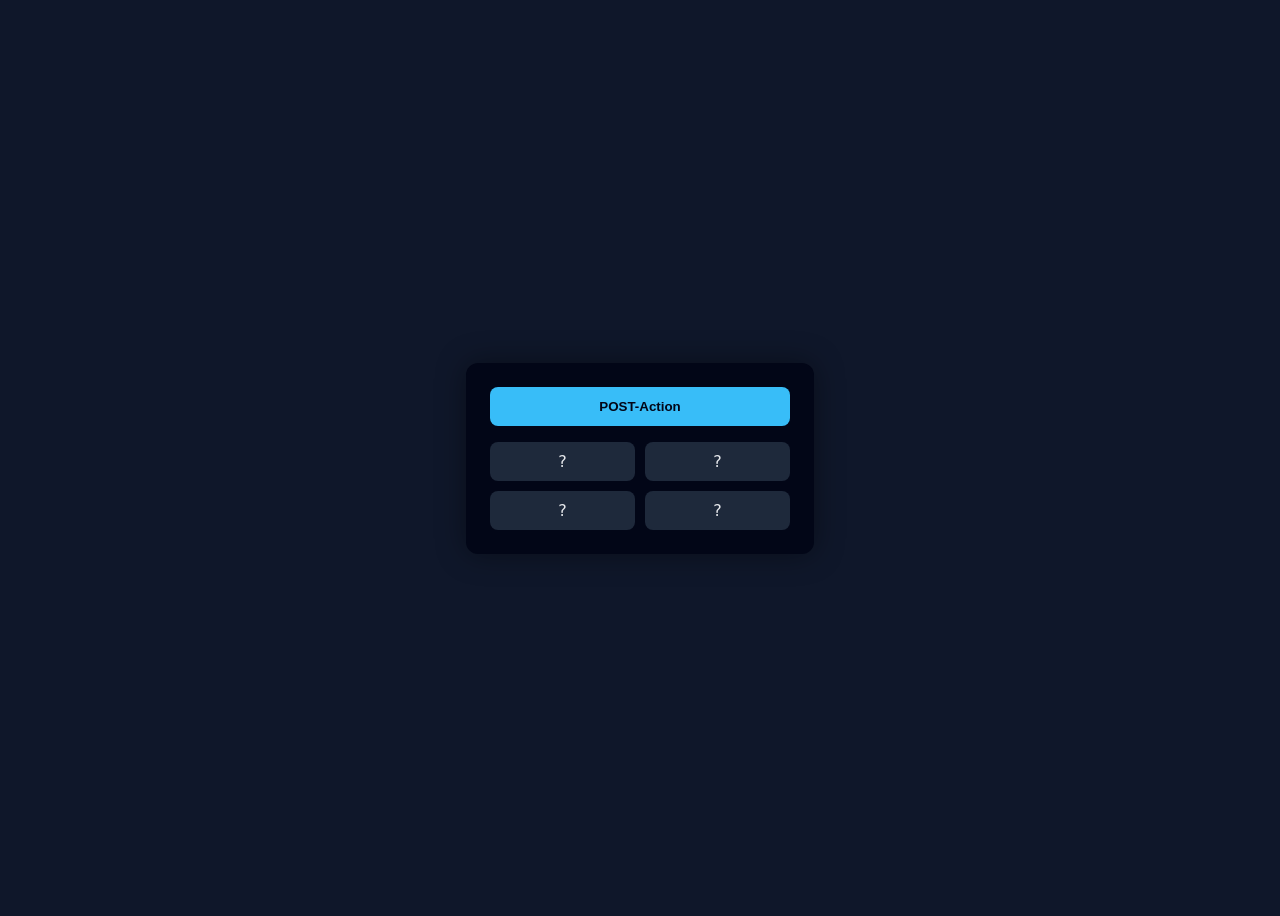
==== index.html @ d1f7e521 "Added Webserver" ====
<!DOCTYPE html>
<html lang="de">
<head>
    <meta charset="UTF-8">
    <title>Python Webserver</title>
    <style>
        body {
            font-family: system-ui, sans-serif;
            background: #0f172a;
            color: #e5e7eb;
            display: flex;
            justify-content: center;
            align-items: center;
            height: 100vh;
        }

        .card {
            background: #020617;
            padding: 24px;
            border-radius: 12px;
            width: 300px;
            box-shadow: 0 0 30px rgba(0,0,0,0.4);
        }

        button {
            width: 100%;
            padding: 12px;
            border: none;
            border-radius: 8px;
            background: #38bdf8;
            color: #020617;
            font-weight: bold;
            cursor: pointer;
            margin-bottom: 16px;
        }

        .status {
            display: grid;
            grid-template-columns: 1fr 1fr;
            gap: 10px;
        }

        .indicator {
            padding: 10px;
            text-align: center;
            border-radius: 8px;
            background: #1e293b;
        }

        .on {
            background: #22c55e;
            color: #022c22;
        }

        .off {
            background: #ef4444;
            color: #450a0a;
        }
    </style>
</head>
<body>
<div class="card">
    <button onclick="sendAction()">POST-Action</button>

    <div class="status">
        <div id="s0" class="indicator">?</div>
        <div id="s1" class="indicator">?</div>
        <div id="s2" class="indicator">?</div>
        <div id="s3" class="indicator">?</div>
    </div>
</div>

<script>
function sendAction() {
    fetch("/action", { method: "POST" });
}

function updateStatus() {
    fetch("/status")
        .then(r => r.json())
        .then(data => {
            data.forEach((value, i) => {
                const el = document.getElementById("s" + i);
                el.textContent = value ? "AN" : "AUS";
                el.className = "indicator " + (value ? "on" : "off");
            });
        });
}

setInterval(updateStatus, 1000);
updateStatus();
</script>
</body>
</html>
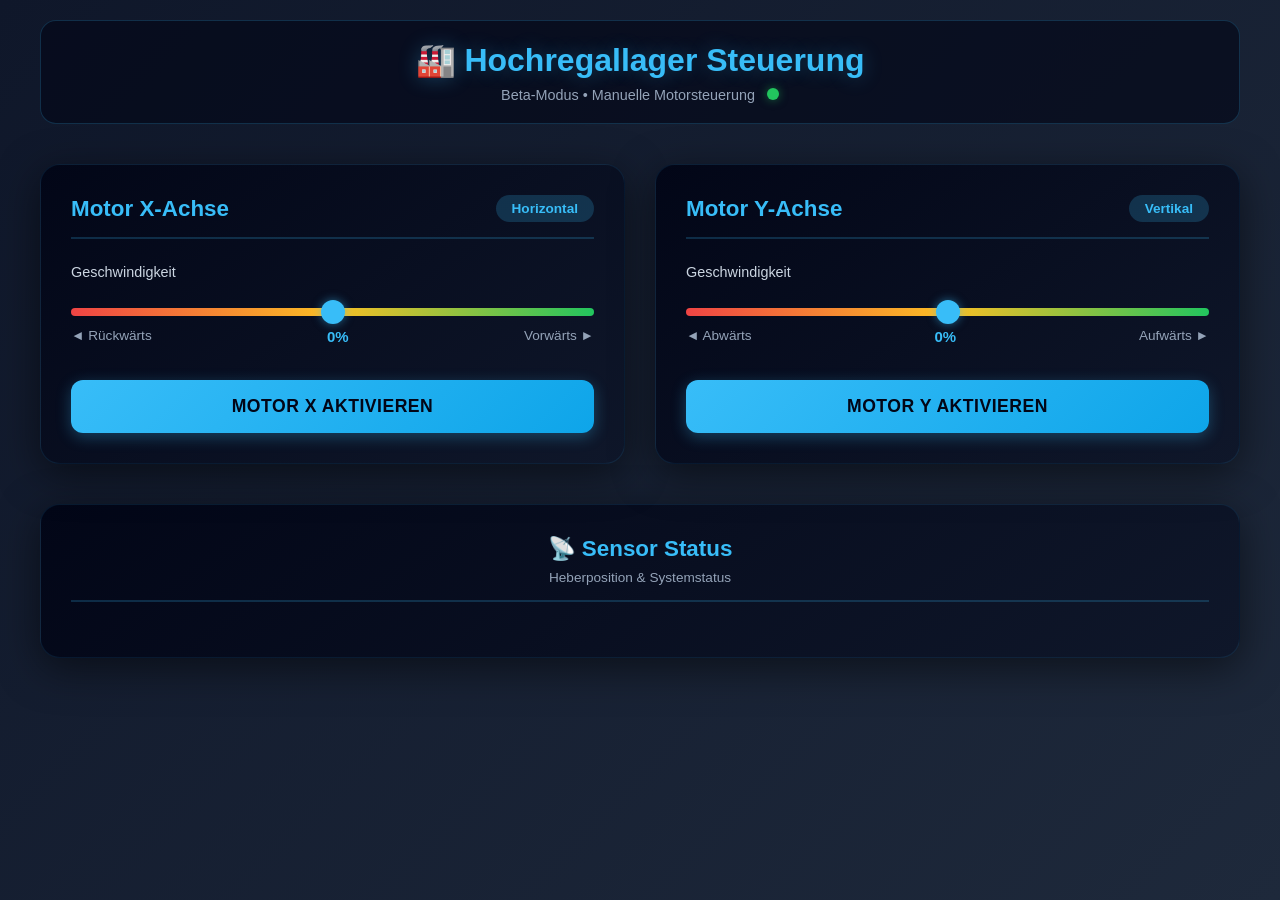
==== commit 51fe46f3: "Big Update - I hope it works" ====
--- a/index.html
+++ b/index.html
@@ -2,94 +2,482 @@
 <html lang="de">
 <head>
     <meta charset="UTF-8">
-    <title>Python Webserver</title>
+    <meta name="viewport" content="width=device-width, initial-scale=1.0">
+    <title>Hochregallager Steuerung</title>
     <style>
+        * {
+            margin: 0;
+            padding: 0;
+            box-sizing: border-box;
+        }
+        
         body {
-            font-family: system-ui, sans-serif;
-            background: #0f172a;
+            font-family: 'Segoe UI', Tahoma, Geneva, Verdana, sans-serif;
+            background: linear-gradient(135deg, #0f172a 0%, #1e293b 100%);
             color: #e5e7eb;
+            min-height: 100vh;
+            padding: 20px;
+        }
+        
+        .container {
+            max-width: 1200px;
+            margin: 0 auto;
+        }
+        
+        header {
+            text-align: center;
+            margin-bottom: 40px;
+            padding: 20px;
+            background: rgba(2, 6, 23, 0.6);
+            border-radius: 16px;
+            border: 1px solid rgba(56, 189, 248, 0.2);
+        }
+        
+        h1 {
+            font-size: 2em;
+            margin-bottom: 8px;
+            color: #38bdf8;
+            text-shadow: 0 0 20px rgba(56, 189, 248, 0.3);
+        }
+        
+        .subtitle {
+            color: #94a3b8;
+            font-size: 0.9em;
+        }
+        
+        .controls-grid {
+            display: grid;
+            grid-template-columns: repeat(auto-fit, minmax(400px, 1fr));
+            gap: 30px;
+            margin-bottom: 40px;
+        }
+        
+        .motor-card {
+            background: linear-gradient(145deg, #020617 0%, #0f172a 100%);
+            padding: 30px;
+            border-radius: 20px;
+            box-shadow: 0 10px 40px rgba(0, 0, 0, 0.5);
+            border: 1px solid rgba(56, 189, 248, 0.1);
+            transition: transform 0.2s, border-color 0.2s;
+        }
+        
+        .motor-card:hover {
+            transform: translateY(-2px);
+            border-color: rgba(56, 189, 248, 0.3);
+        }
+        
+        .motor-header {
             display: flex;
-            justify-content: center;
             align-items: center;
-            height: 100vh;
-        }
-
-        .card {
-            background: #020617;
-            padding: 24px;
+            justify-content: space-between;
+            margin-bottom: 25px;
+            padding-bottom: 15px;
+            border-bottom: 2px solid rgba(56, 189, 248, 0.2);
+        }
+        
+        .motor-title {
+            font-size: 1.4em;
+            font-weight: bold;
+            color: #38bdf8;
+        }
+        
+        .axis-label {
+            background: rgba(56, 189, 248, 0.2);
+            padding: 6px 16px;
+            border-radius: 20px;
+            font-size: 0.85em;
+            font-weight: bold;
+            color: #38bdf8;
+        }
+        
+        .control-group {
+            margin-bottom: 25px;
+        }
+        
+        .control-label {
+            display: block;
+            margin-bottom: 12px;
+            font-size: 0.9em;
+            color: #cbd5e1;
+            font-weight: 500;
+        }
+        
+        .slider-container {
+            position: relative;
+            padding: 10px 0;
+        }
+        
+        .slider {
+            width: 100%;
+            height: 8px;
+            border-radius: 4px;
+            background: linear-gradient(90deg, #ef4444 0%, #fbbf24 50%, #22c55e 100%);
+            outline: none;
+            -webkit-appearance: none;
+            cursor: pointer;
+        }
+        
+        .slider::-webkit-slider-thumb {
+            -webkit-appearance: none;
+            appearance: none;
+            width: 24px;
+            height: 24px;
+            border-radius: 50%;
+            background: #38bdf8;
+            cursor: pointer;
+            box-shadow: 0 0 10px rgba(56, 189, 248, 0.5);
+            transition: all 0.2s;
+        }
+        
+        .slider::-webkit-slider-thumb:hover {
+            transform: scale(1.2);
+            box-shadow: 0 0 20px rgba(56, 189, 248, 0.8);
+        }
+        
+        .slider::-moz-range-thumb {
+            width: 24px;
+            height: 24px;
+            border-radius: 50%;
+            background: #38bdf8;
+            cursor: pointer;
+            border: none;
+            box-shadow: 0 0 10px rgba(56, 189, 248, 0.5);
+            transition: all 0.2s;
+        }
+        
+        .slider::-moz-range-thumb:hover {
+            transform: scale(1.2);
+            box-shadow: 0 0 20px rgba(56, 189, 248, 0.8);
+        }
+        
+        .value-display {
+            display: flex;
+            justify-content: space-between;
+            margin-top: 8px;
+            font-size: 0.85em;
+            color: #94a3b8;
+        }
+        
+        .current-value {
+            font-weight: bold;
+            color: #38bdf8;
+            font-size: 1.1em;
+        }
+        
+        .action-button {
+            width: 100%;
+            padding: 16px;
+            border: none;
             border-radius: 12px;
-            width: 300px;
-            box-shadow: 0 0 30px rgba(0,0,0,0.4);
-        }
-
-        button {
-            width: 100%;
-            padding: 12px;
-            border: none;
-            border-radius: 8px;
-            background: #38bdf8;
+            background: linear-gradient(135deg, #38bdf8 0%, #0ea5e9 100%);
             color: #020617;
             font-weight: bold;
+            font-size: 1.1em;
             cursor: pointer;
-            margin-bottom: 16px;
-        }
-
-        .status {
+            transition: all 0.2s;
+            box-shadow: 0 4px 15px rgba(56, 189, 248, 0.3);
+            text-transform: uppercase;
+            letter-spacing: 0.5px;
+        }
+        
+        .action-button:hover {
+            transform: translateY(-2px);
+            box-shadow: 0 6px 25px rgba(56, 189, 248, 0.5);
+        }
+        
+        .action-button:active {
+            transform: translateY(0);
+            background: linear-gradient(135deg, #0ea5e9 0%, #0284c7 100%);
+        }
+        
+        .action-button.active {
+            background: linear-gradient(135deg, #22c55e 0%, #16a34a 100%);
+            box-shadow: 0 6px 25px rgba(34, 197, 94, 0.5);
+        }
+        
+        .sensors-section {
+            background: linear-gradient(145deg, #020617 0%, #0f172a 100%);
+            padding: 30px;
+            border-radius: 20px;
+            box-shadow: 0 10px 40px rgba(0, 0, 0, 0.5);
+            border: 1px solid rgba(56, 189, 248, 0.1);
+        }
+        
+        .sensors-header {
+            text-align: center;
+            margin-bottom: 25px;
+            padding-bottom: 15px;
+            border-bottom: 2px solid rgba(56, 189, 248, 0.2);
+        }
+        
+        .sensors-title {
+            font-size: 1.4em;
+            font-weight: bold;
+            color: #38bdf8;
+            margin-bottom: 8px;
+        }
+        
+        .sensors-subtitle {
+            color: #94a3b8;
+            font-size: 0.85em;
+        }
+        
+        .sensors-grid {
             display: grid;
-            grid-template-columns: 1fr 1fr;
-            gap: 10px;
-        }
-
-        .indicator {
-            padding: 10px;
+            grid-template-columns: repeat(auto-fill, minmax(120px, 1fr));
+            gap: 15px;
+        }
+        
+        .sensor {
+            padding: 20px;
             text-align: center;
-            border-radius: 8px;
+            border-radius: 12px;
             background: #1e293b;
-        }
-
-        .on {
+            transition: all 0.3s;
+            border: 2px solid transparent;
+        }
+        
+        .sensor-label {
+            font-size: 0.75em;
+            color: #94a3b8;
+            margin-bottom: 8px;
+            text-transform: uppercase;
+            letter-spacing: 0.5px;
+        }
+        
+        .sensor-value {
+            font-size: 1.2em;
+            font-weight: bold;
+        }
+        
+        .sensor.active {
+            background: linear-gradient(135deg, #22c55e 0%, #16a34a 100%);
+            color: #022c22;
+            border-color: #22c55e;
+            box-shadow: 0 0 20px rgba(34, 197, 94, 0.4);
+        }
+        
+        .sensor.active .sensor-label {
+            color: #022c22;
+        }
+        
+        .sensor.inactive {
+            background: linear-gradient(135deg, #ef4444 0%, #dc2626 100%);
+            color: #450a0a;
+            border-color: #ef4444;
+            box-shadow: 0 0 20px rgba(239, 68, 68, 0.4);
+        }
+        
+        .sensor.inactive .sensor-label {
+            color: #450a0a;
+        }
+        
+        .status-indicator {
+            display: inline-block;
+            width: 12px;
+            height: 12px;
+            border-radius: 50%;
+            margin-left: 8px;
+            animation: pulse 2s infinite;
+        }
+        
+        .status-indicator.connected {
             background: #22c55e;
-            color: #022c22;
-        }
-
-        .off {
-            background: #ef4444;
-            color: #450a0a;
+            box-shadow: 0 0 10px rgba(34, 197, 94, 0.5);
+        }
+        
+        @keyframes pulse {
+            0%, 100% { opacity: 1; }
+            50% { opacity: 0.5; }
+        }
+        
+        @media (max-width: 768px) {
+            .controls-grid {
+                grid-template-columns: 1fr;
+            }
+            
+            h1 {
+                font-size: 1.5em;
+            }
+            
+            .sensors-grid {
+                grid-template-columns: repeat(auto-fill, minmax(100px, 1fr));
+            }
         }
     </style>
 </head>
 <body>
-<div class="card">
-    <button onclick="sendAction()">POST-Action</button>
+    <div class="container">
+        <header>
+            <h1>🏭 Hochregallager Steuerung</h1>
+            <p class="subtitle">Beta-Modus • Manuelle Motorsteuerung <span class="status-indicator connected"></span></p>
+        </header>
+        
+        <div class="controls-grid">
+            <!-- X-Achse Motor -->
+            <div class="motor-card">
+                <div class="motor-header">
+                    <h2 class="motor-title">Motor X-Achse</h2>
+                    <span class="axis-label">Horizontal</span>
+                </div>
+                
+                <div class="control-group">
+                    <label class="control-label">Geschwindigkeit</label>
+                    <div class="slider-container">
+                        <input type="range" id="speedX" class="slider" min="-100" max="100" value="0">
+                        <div class="value-display">
+                            <span>◄ Rückwärts</span>
+                            <span class="current-value" id="speedXValue">0%</span>
+                            <span>Vorwärts ►</span>
+                        </div>
+                    </div>
+                </div>
+                
+                <button class="action-button" id="actionX" onclick="Clicked('X')">
+                    Motor X Aktivieren
+                </button>
+            </div>
+            
+            <!-- Y-Achse Motor -->
+            <div class="motor-card">
+                <div class="motor-header">
+                    <h2 class="motor-title">Motor Y-Achse</h2>
+                    <span class="axis-label">Vertikal</span>
+                </div>
+                
+                <div class="control-group">
+                    <label class="control-label">Geschwindigkeit</label>
+                    <div class="slider-container">
+                        <input type="range" id="speedY" class="slider" min="-100" max="100" value="0">
+                        <div class="value-display">
+                            <span>◄ Abwärts</span>
+                            <span class="current-value" id="speedYValue">0%</span>
+                            <span>Aufwärts ►</span>
+                        </div>
+                    </div>
+                </div>
+                 
+                <button class="action-button" id="actionY" onclick="Clicked('Y')" >
+                    Motor Y Aktivieren
+                </button>
+            </div>
+        </div>
+        
+        <!-- Sensoren -->
+        <div class="sensors-section">
+            <div class="sensors-header">
+                <h2 class="sensors-title">📡 Sensor Status</h2>
+                <p class="sensors-subtitle">Heberposition & Systemstatus</p>
+            </div>
+            <div class="sensors-grid" id="sensorsGrid">
+                <!-- Sensoren werden dynamisch geladen -->
+            </div>
+        </div>
+    </div>
+    
+    <script>
+        // Geschwindigkeitsanzeige aktualisieren
+        const speedXSlider = document.getElementById('speedX');
+        const speedYSlider = document.getElementById('speedY');
+        const speedXValue = document.getElementById('speedXValue');
+        const speedYValue = document.getElementById('speedYValue');
+        
+        speedXSlider.addEventListener('input', function() {
+            speedXValue.textContent = this.value + '%';
+        });
+        
+        speedYSlider.addEventListener('input', function() {
+            speedYValue.textContent = this.value + '%';
+        });
+        
+        let isClicked = { X: false, Y: false };
 
-    <div class="status">
-        <div id="s0" class="indicator">?</div>
-        <div id="s1" class="indicator">?</div>
-        <div id="s2" class="indicator">?</div>
-        <div id="s3" class="indicator">?</div>
-    </div>
-</div>
+        function Clicked(axis) {
+            console.log("Button " + axis + " clicked");
+            isClicked[axis] = !isClicked[axis];
+            if(isClicked[axis]) {
+                activateMotor(axis);
+            }
+            else {
+                deactivateMotor(axis);
+            }
+        }
 
-<script>
-function sendAction() {
-    fetch("/action", { method: "POST" });
-}
-
-function updateStatus() {
-    fetch("/status")
-        .then(r => r.json())
-        .then(data => {
-            data.forEach((value, i) => {
-                const el = document.getElementById("s" + i);
-                el.textContent = value ? "AN" : "AUS";
-                el.className = "indicator " + (value ? "on" : "off");
+        // Motor-Aktivierung
+        let motorStates = { X: false, Y: false };
+        
+        function activateMotor(axis) {
+            motorStates[axis] = true;
+            const button = document.getElementById('action' + axis);
+            button.classList.add('active');
+            button.textContent = 'Motor ' + axis + ' Aktiv ●';
+            
+            const speed = document.getElementById('speed' + axis).value;
+            
+            fetch('/action', {
+                method: 'POST',
+                headers: { 'Content-Type': 'application/json' },
+                body: JSON.stringify({
+                    axis: axis,
+                    speed: parseInt(speed),
+                    active: true
+                })
             });
-        });
-}
-
-setInterval(updateStatus, 1000);
-updateStatus();
-</script>
+        }
+        
+        function deactivateMotor(axis) {
+            motorStates[axis] = false;
+            const button = document.getElementById('action' + axis);
+            button.classList.remove('active');
+            button.textContent = 'Motor ' + axis + ' Aktivieren';
+            
+            fetch('/action', {
+                method: 'POST',
+                headers: { 'Content-Type': 'application/json' },
+                body: JSON.stringify({
+                    axis: axis,
+                    speed: 0,
+                    active: false
+                })
+            });
+        }
+        
+        // Sensoren aktualisieren
+        function updateSensors() {
+            fetch('/status')
+                .then(r => r.json())
+                .then(data => {
+                    const grid = document.getElementById('sensorsGrid');
+                    
+                    // Grid nur neu aufbauen wenn sich Anzahl ändert
+                    if (grid.children.length !== data.length) {
+                        grid.innerHTML = '';
+                        data.forEach((value, i) => {
+                            const sensor = document.createElement('div');
+                            sensor.id = 'sensor' + i;
+                            sensor.className = 'sensor';
+                            sensor.innerHTML = `
+                                <div class="sensor-label">Sensor ${i + 1}</div>
+                                <div class="sensor-value">?</div>
+                            `;
+                            grid.appendChild(sensor);
+                        });
+                    }
+                    
+                    // Werte aktualisieren
+                    data.forEach((value, i) => {
+                        const sensor = document.getElementById('sensor' + i);
+                        const valueEl = sensor.querySelector('.sensor-value');
+                        valueEl.textContent = value ? 'AN' : 'AUS';
+                        sensor.className = 'sensor ' + (value ? 'active' : 'inactive');
+                    });
+                })
+                .catch(err => console.error('Fehler beim Laden der Sensordaten:', err));
+        }
+        
+        // Periodische Updates
+        setInterval(updateSensors, 1000);
+        updateSensors();
+    </script>
 </body>
 </html>
-
